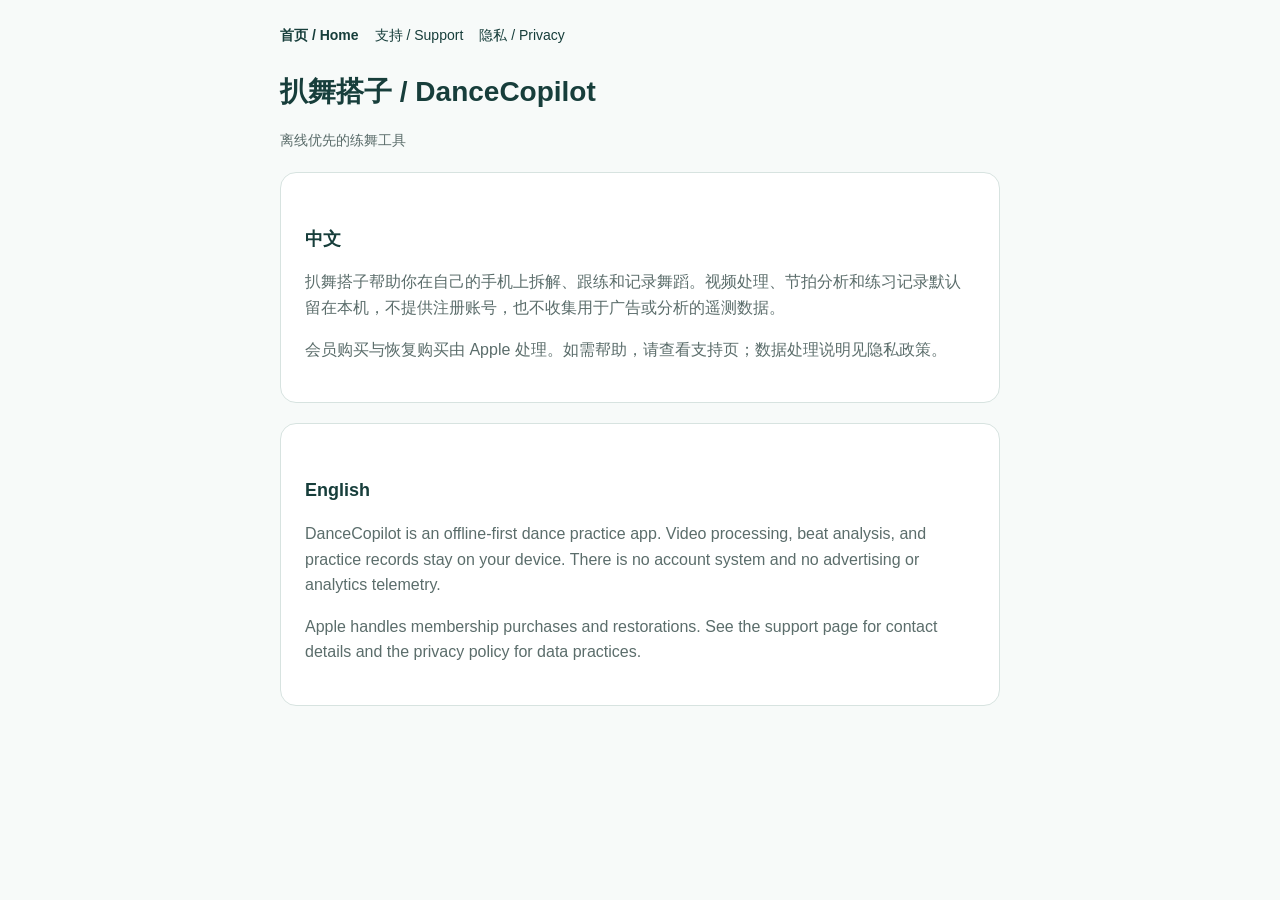
==== index.html @ 7f5e1312 "Publish DanceCopilot marketing, support, and privacy pages. Host the public App Store URLs on GitHub" ====
<!DOCTYPE html>
<html lang="zh-CN">
  <head>
    <meta charset="utf-8" />
    <meta name="viewport" content="width=device-width, initial-scale=1" />
    <title>扒舞搭子 / DanceCopilot</title>
    <link rel="stylesheet" href="styles.css" />
  </head>
  <body>
    <main>
      <nav>
        <a href="/" aria-current="page">首页 / Home</a>
        <a href="/support">支持 / Support</a>
        <a href="/privacy">隐私 / Privacy</a>
      </nav>
      <h1>扒舞搭子 / DanceCopilot</h1>
      <p class="meta">离线优先的练舞工具</p>

      <section lang="zh-CN">
        <h2>中文</h2>
        <p>
          扒舞搭子帮助你在自己的手机上拆解、跟练和记录舞蹈。视频处理、节拍分析和练习记录默认留在本机，不提供注册账号，也不收集用于广告或分析的遥测数据。
        </p>
        <p>会员购买与恢复购买由 Apple 处理。如需帮助，请查看支持页；数据处理说明见隐私政策。</p>
      </section>

      <section lang="en">
        <h2>English</h2>
        <p>
          DanceCopilot is an offline-first dance practice app. Video processing,
          beat analysis, and practice records stay on your device. There is no
          account system and no advertising or analytics telemetry.
        </p>
        <p>
          Apple handles membership purchases and restorations. See the support
          page for contact details and the privacy policy for data practices.
        </p>
      </section>
    </main>
  </body>
</html>
---- styles.css ----
:root {
  color-scheme: light;
  --text: #173e3b;
  --muted: #5b6d6b;
  --line: #d7e3e0;
  --bg: #f7faf9;
}

body {
  margin: 0;
  font-family: -apple-system, BlinkMacSystemFont, "Segoe UI", sans-serif;
  background: var(--bg);
  color: var(--text);
  line-height: 1.6;
}

main {
  max-width: 720px;
  margin: 0 auto;
  padding: 24px 20px 64px;
}

nav {
  display: flex;
  flex-wrap: wrap;
  gap: 12px 16px;
  margin-bottom: 24px;
  font-size: 14px;
}

nav a {
  color: var(--text);
  text-decoration: none;
}

nav a[aria-current="page"] {
  font-weight: 700;
}

h1,
h2 {
  font-weight: 700;
}

h1 {
  font-size: 28px;
  margin-bottom: 8px;
}

h2 {
  font-size: 18px;
  margin-top: 28px;
}

p,
li {
  color: var(--muted);
}

a {
  color: var(--text);
}

section {
  background: #fff;
  border: 1px solid var(--line);
  border-radius: 16px;
  padding: 24px;
  margin-top: 20px;
}

.meta {
  color: var(--muted);
  font-size: 14px;
}
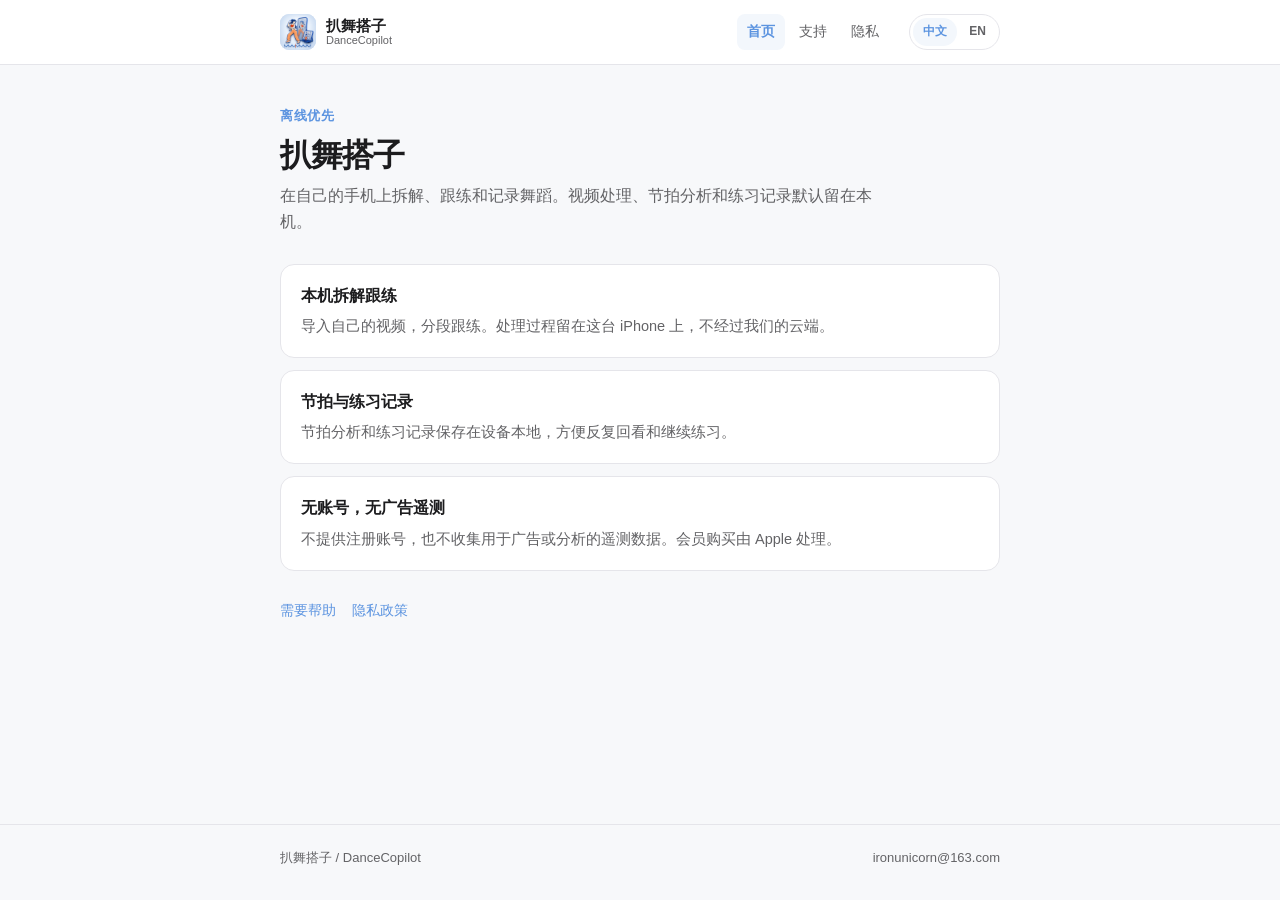
==== commit eb7143ae: "Restyle the public pages with the v3 light cobalt palette. Give marketing, support, and privacy a sh" ====
--- a/index.html
+++ b/index.html
@@ -4,38 +4,113 @@
     <meta charset="utf-8" />
     <meta name="viewport" content="width=device-width, initial-scale=1" />
     <title>扒舞搭子 / DanceCopilot</title>
+    <meta
+      name="description"
+      content="扒舞搭子是一款离线优先的练舞工具。视频、节拍和练习记录默认留在本机。"
+    />
+    <link rel="icon" href="assets/favicon.png" type="image/png" />
+    <link rel="apple-touch-icon" href="assets/apple-touch-icon.png" />
     <link rel="stylesheet" href="styles.css" />
   </head>
   <body>
+    <header class="site-header">
+      <div class="wrap">
+        <a class="brand" href="/">
+          <img src="assets/apple-touch-icon.png" width="36" height="36" alt="" />
+          <span class="brand-text">
+            <span class="brand-zh">扒舞搭子</span>
+            <span class="brand-en">DanceCopilot</span>
+          </span>
+        </a>
+        <nav>
+          <a href="/" aria-current="page"
+            ><span lang="zh-CN">首页</span><span lang="en">Home</span></a
+          >
+          <a href="/support"
+            ><span lang="zh-CN">支持</span><span lang="en">Support</span></a
+          >
+          <a href="/privacy"
+            ><span lang="zh-CN">隐私</span><span lang="en">Privacy</span></a
+          >
+        </nav>
+        <div class="lang">
+          <button type="button" data-lang="zh" aria-pressed="true">中文</button>
+          <button type="button" data-lang="en" aria-pressed="false">EN</button>
+        </div>
+      </div>
+    </header>
+
     <main>
-      <nav>
-        <a href="/" aria-current="page">首页 / Home</a>
-        <a href="/support">支持 / Support</a>
-        <a href="/privacy">隐私 / Privacy</a>
-      </nav>
-      <h1>扒舞搭子 / DanceCopilot</h1>
-      <p class="meta">离线优先的练舞工具</p>
+      <div class="wrap">
+        <header class="hero">
+          <p class="kicker" lang="zh-CN">离线优先</p>
+          <p class="kicker" lang="en">Offline first</p>
+          <h1 lang="zh-CN">扒舞搭子</h1>
+          <h1 lang="en">DanceCopilot</h1>
+          <p class="lede" lang="zh-CN">
+            在自己的手机上拆解、跟练和记录舞蹈。视频处理、节拍分析和练习记录默认留在本机。
+          </p>
+          <p class="lede" lang="en">
+            Break down, follow, and record dances on your own iPhone. Video
+            processing, beat analysis, and practice records stay on device by
+            default.
+          </p>
+        </header>
 
-      <section lang="zh-CN">
-        <h2>中文</h2>
-        <p>
-          扒舞搭子帮助你在自己的手机上拆解、跟练和记录舞蹈。视频处理、节拍分析和练习记录默认留在本机，不提供注册账号，也不收集用于广告或分析的遥测数据。
+        <section class="facts">
+          <article class="fact">
+            <h2 lang="zh-CN">本机拆解跟练</h2>
+            <h2 lang="en">Practice on this device</h2>
+            <p lang="zh-CN">
+              导入自己的视频，分段跟练。处理过程留在这台 iPhone 上，不经过我们的云端。
+            </p>
+            <p lang="en">
+              Import your own videos and practice in sections. Processing stays
+              on this iPhone and does not go through our cloud.
+            </p>
+          </article>
+          <article class="fact">
+            <h2 lang="zh-CN">节拍与练习记录</h2>
+            <h2 lang="en">Beats and practice records</h2>
+            <p lang="zh-CN">
+              节拍分析和练习记录保存在设备本地，方便反复回看和继续练习。
+            </p>
+            <p lang="en">
+              Beat analysis and practice records are saved locally, so you can
+              review and continue later.
+            </p>
+          </article>
+          <article class="fact">
+            <h2 lang="zh-CN">无账号，无广告遥测</h2>
+            <h2 lang="en">No account, no ad telemetry</h2>
+            <p lang="zh-CN">
+              不提供注册账号，也不收集用于广告或分析的遥测数据。会员购买由 Apple 处理。
+            </p>
+            <p lang="en">
+              There is no registration, and no advertising or analytics
+              telemetry. Membership purchases are handled by Apple.
+            </p>
+          </article>
+        </section>
+
+        <p class="page-links">
+          <a href="/support"
+            ><span lang="zh-CN">需要帮助</span><span lang="en">Get support</span></a
+          >
+          <a href="/privacy"
+            ><span lang="zh-CN">隐私政策</span
+            ><span lang="en">Privacy policy</span></a
+          >
         </p>
-        <p>会员购买与恢复购买由 Apple 处理。如需帮助，请查看支持页；数据处理说明见隐私政策。</p>
-      </section>
+      </div>
+    </main>
 
-      <section lang="en">
-        <h2>English</h2>
-        <p>
-          DanceCopilot is an offline-first dance practice app. Video processing,
-          beat analysis, and practice records stay on your device. There is no
-          account system and no advertising or analytics telemetry.
-        </p>
-        <p>
-          Apple handles membership purchases and restorations. See the support
-          page for contact details and the privacy policy for data practices.
-        </p>
-      </section>
-    </main>
+    <footer class="site-footer">
+      <div class="wrap">
+        <span>扒舞搭子 / DanceCopilot</span>
+        <a href="mailto:ironunicorn@163.com">ironunicorn@163.com</a>
+      </div>
+    </footer>
+    <script src="lang.js"></script>
   </body>
 </html>
--- a/styles.css
+++ b/styles.css
@@ -1,75 +1,347 @@
 :root {
   color-scheme: light;
-  --text: #173e3b;
-  --muted: #5b6d6b;
-  --line: #d7e3e0;
-  --bg: #f7faf9;
+  --primary: #5c94e0;
+  --accent: #e15121;
+  --container: #f3f7fc;
+  --container-strong: #d7e2f2;
+  --canvas: #f7f8fa;
+  --surface: #ffffff;
+  --text: #1c1c1e;
+  --muted: #636366;
+  --outline: #e5e5ea;
+  --header-h: 64px;
+}
+
+*,
+*::before,
+*::after {
+  box-sizing: border-box;
+}
+
+html {
+  scroll-behavior: smooth;
+}
+
+html[lang="zh-CN"] [lang="en"],
+html:not([lang]) [lang="en"] {
+  display: none;
+}
+
+html[lang="en"] [lang="zh-CN"],
+html[lang="en"] [lang="zh"] {
+  display: none;
+}
+
+[hidden] {
+  display: none !important;
 }
 
 body {
   margin: 0;
-  font-family: -apple-system, BlinkMacSystemFont, "Segoe UI", sans-serif;
-  background: var(--bg);
+  min-height: 100vh;
+  display: flex;
+  flex-direction: column;
+  font-family: -apple-system, BlinkMacSystemFont, "PingFang SC", "Segoe UI",
+    sans-serif;
+  background: var(--canvas);
   color: var(--text);
-  line-height: 1.6;
+  line-height: 1.65;
+  -webkit-font-smoothing: antialiased;
+}
+
+a {
+  color: var(--primary);
+  text-decoration: none;
+}
+
+a:hover {
+  text-decoration: underline;
+}
+
+.wrap {
+  width: min(720px, calc(100% - 40px));
+  margin: 0 auto;
+}
+
+.site-header {
+  position: sticky;
+  top: 0;
+  z-index: 10;
+  background: var(--surface);
+  background: color-mix(in srgb, var(--surface) 92%, transparent);
+  backdrop-filter: saturate(1.4) blur(16px);
+  -webkit-backdrop-filter: saturate(1.4) blur(16px);
+  border-bottom: 1px solid var(--outline);
+}
+
+.site-header .wrap {
+  min-height: var(--header-h);
+  display: flex;
+  flex-wrap: wrap;
+  align-items: center;
+  gap: 12px 20px;
+  padding: 12px 0;
+}
+
+.brand {
+  display: flex;
+  align-items: center;
+  gap: 10px;
+  color: var(--text);
+  text-decoration: none;
+  margin-right: auto;
+}
+
+.brand:hover {
+  text-decoration: none;
+}
+
+.brand img {
+  width: 36px;
+  height: 36px;
+  border-radius: 9px;
+  background: var(--container-strong);
+}
+
+.brand-text {
+  display: flex;
+  flex-direction: column;
+  line-height: 1.15;
+}
+
+.brand-zh {
+  font-size: 15px;
+  font-weight: 650;
+  letter-spacing: 0.01em;
+}
+
+.brand-en {
+  font-size: 11px;
+  color: var(--muted);
+  font-weight: 500;
+}
+
+nav {
+  display: flex;
+  gap: 4px;
+  font-size: 14px;
+}
+
+nav a {
+  color: var(--muted);
+  text-decoration: none;
+  padding: 6px 10px;
+  border-radius: 8px;
+}
+
+nav a:hover {
+  color: var(--text);
+  background: var(--container);
+  text-decoration: none;
+}
+
+nav a[aria-current="page"] {
+  color: var(--primary);
+  background: var(--container);
+  font-weight: 600;
+}
+
+.lang {
+  display: flex;
+  align-items: center;
+  gap: 2px;
+  padding: 3px;
+  border: 1px solid var(--outline);
+  border-radius: 999px;
+  background: var(--surface);
+}
+
+.lang button {
+  appearance: none;
+  border: 0;
+  background: transparent;
+  color: var(--muted);
+  font: inherit;
+  font-size: 12px;
+  font-weight: 600;
+  padding: 4px 10px;
+  border-radius: 999px;
+  cursor: pointer;
+}
+
+.lang button[aria-pressed="true"] {
+  background: var(--container);
+  color: var(--primary);
 }
 
 main {
-  max-width: 720px;
-  margin: 0 auto;
-  padding: 24px 20px 64px;
-}
-
-nav {
+  flex: 1;
+  padding: 40px 0 72px;
+}
+
+.hero {
+  margin-bottom: 28px;
+}
+
+.kicker {
+  margin: 0 0 10px;
+  color: var(--primary);
+  font-size: 13px;
+  font-weight: 650;
+  letter-spacing: 0.04em;
+}
+
+h1 {
+  margin: 0 0 8px;
+  font-size: 32px;
+  font-weight: 700;
+  letter-spacing: -0.03em;
+  line-height: 1.2;
+}
+
+.lede {
+  margin: 0;
+  max-width: 38em;
+  color: var(--muted);
+  font-size: 16px;
+}
+
+.facts {
+  display: grid;
+  gap: 12px;
+  margin: 0;
+}
+
+.fact {
+  margin: 0;
+  padding: 18px 20px;
+  background: var(--surface);
+  border: 1px solid var(--outline);
+  border-radius: 14px;
+}
+
+.fact h2 {
+  margin: 0 0 6px;
+  font-size: 16px;
+  font-weight: 650;
+}
+
+.fact p {
+  margin: 0;
+  color: var(--muted);
+  font-size: 14.5px;
+}
+
+.page-links {
   display: flex;
   flex-wrap: wrap;
-  gap: 12px 16px;
-  margin-bottom: 24px;
+  gap: 8px 16px;
+  margin-top: 28px;
   font-size: 14px;
 }
 
-nav a {
-  color: var(--text);
-  text-decoration: none;
-}
-
-nav a[aria-current="page"] {
-  font-weight: 700;
-}
-
-h1,
-h2 {
-  font-weight: 700;
-}
-
-h1 {
-  font-size: 28px;
-  margin-bottom: 8px;
-}
-
-h2 {
+.contact-card {
+  padding: 24px;
+  background: var(--surface);
+  border: 1px solid var(--outline);
+  border-radius: 16px;
+}
+
+.contact-card p {
+  margin: 0 0 14px;
+  color: var(--muted);
+}
+
+.contact-card p:last-child {
+  margin-bottom: 0;
+}
+
+.button {
+  display: inline-flex;
+  align-items: center;
+  justify-content: center;
+  min-height: 44px;
+  padding: 10px 18px;
+  border-radius: 10px;
+  background: var(--primary);
+  color: #fff;
+  font-weight: 600;
+  text-decoration: none;
+}
+
+.button:hover {
+  text-decoration: none;
+  filter: brightness(0.97);
+}
+
+.note {
+  margin-top: 20px;
+  padding: 16px 18px;
+  background: var(--container);
+  border-radius: 12px;
+  color: var(--muted);
+  font-size: 14px;
+}
+
+.doc h2 {
+  margin: 28px 0 10px;
   font-size: 18px;
-  margin-top: 28px;
-}
-
-p,
-li {
-  color: var(--muted);
-}
-
-a {
-  color: var(--text);
-}
-
-section {
-  background: #fff;
-  border: 1px solid var(--line);
-  border-radius: 16px;
-  padding: 24px;
-  margin-top: 20px;
+  font-weight: 650;
+}
+
+.doc p,
+.doc li {
+  color: var(--muted);
+}
+
+.doc ul {
+  padding-left: 1.15em;
+}
+
+.doc li + li {
+  margin-top: 8px;
 }
 
 .meta {
+  margin: 0;
   color: var(--muted);
   font-size: 14px;
 }
+
+.site-footer {
+  border-top: 1px solid var(--outline);
+  padding: 22px 0 32px;
+  color: var(--muted);
+  font-size: 13px;
+}
+
+.site-footer .wrap {
+  display: flex;
+  flex-wrap: wrap;
+  gap: 8px 16px;
+  justify-content: space-between;
+}
+
+.site-footer a {
+  color: var(--muted);
+}
+
+@media (max-width: 640px) {
+  .wrap {
+    width: min(720px, calc(100% - 32px));
+  }
+
+  h1 {
+    font-size: 28px;
+  }
+
+  main {
+    padding-top: 28px;
+  }
+
+  nav {
+    order: 3;
+    width: 100%;
+    margin-left: -6px;
+  }
+}
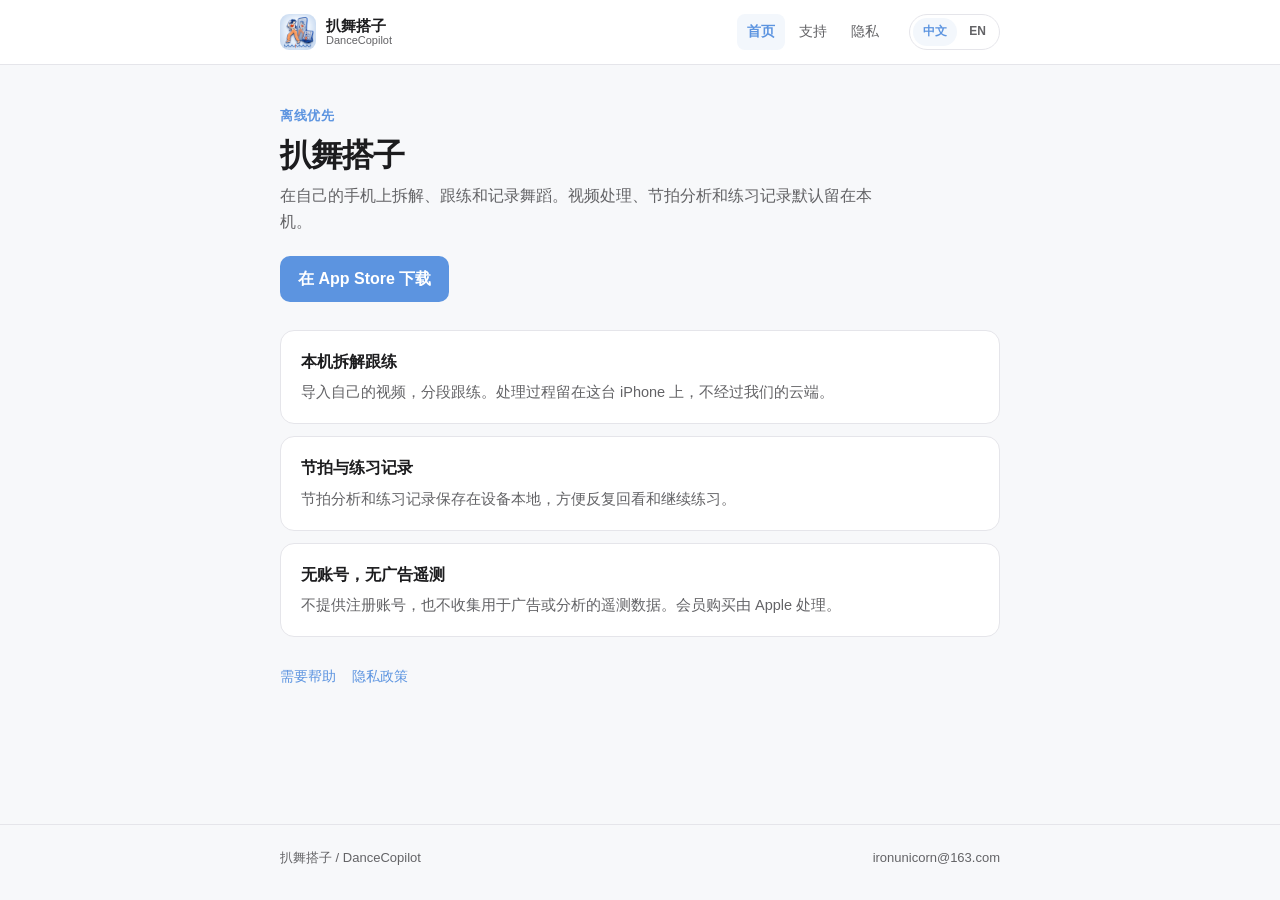
==== commit 54ab8dcb: "新增: 营销首页 App Store 下载入口" ====
--- a/index.html
+++ b/index.html
@@ -54,6 +54,12 @@
             Break down, follow, and record dances on your own iPhone. Video
             processing, beat analysis, and practice records stay on device by
             default.
+          </p>
+          <p class="hero-download">
+            <a class="button" href="https://apps.apple.com/app/id6810995273">
+              <span lang="zh-CN">在 App Store 下载</span>
+              <span lang="en">Download on the App Store</span>
+            </a>
           </p>
         </header>
 
--- a/styles.css
+++ b/styles.css
@@ -212,6 +212,10 @@
   margin: 0;
 }
 
+.hero-download {
+  margin: 20px 0 0;
+}
+
 .fact {
   margin: 0;
   padding: 18px 20px;
@@ -289,6 +293,12 @@
   font-weight: 650;
 }
 
+.doc h3 {
+  margin: 20px 0 8px;
+  font-size: 16px;
+  font-weight: 650;
+}
+
 .doc p,
 .doc li {
   color: var(--muted);
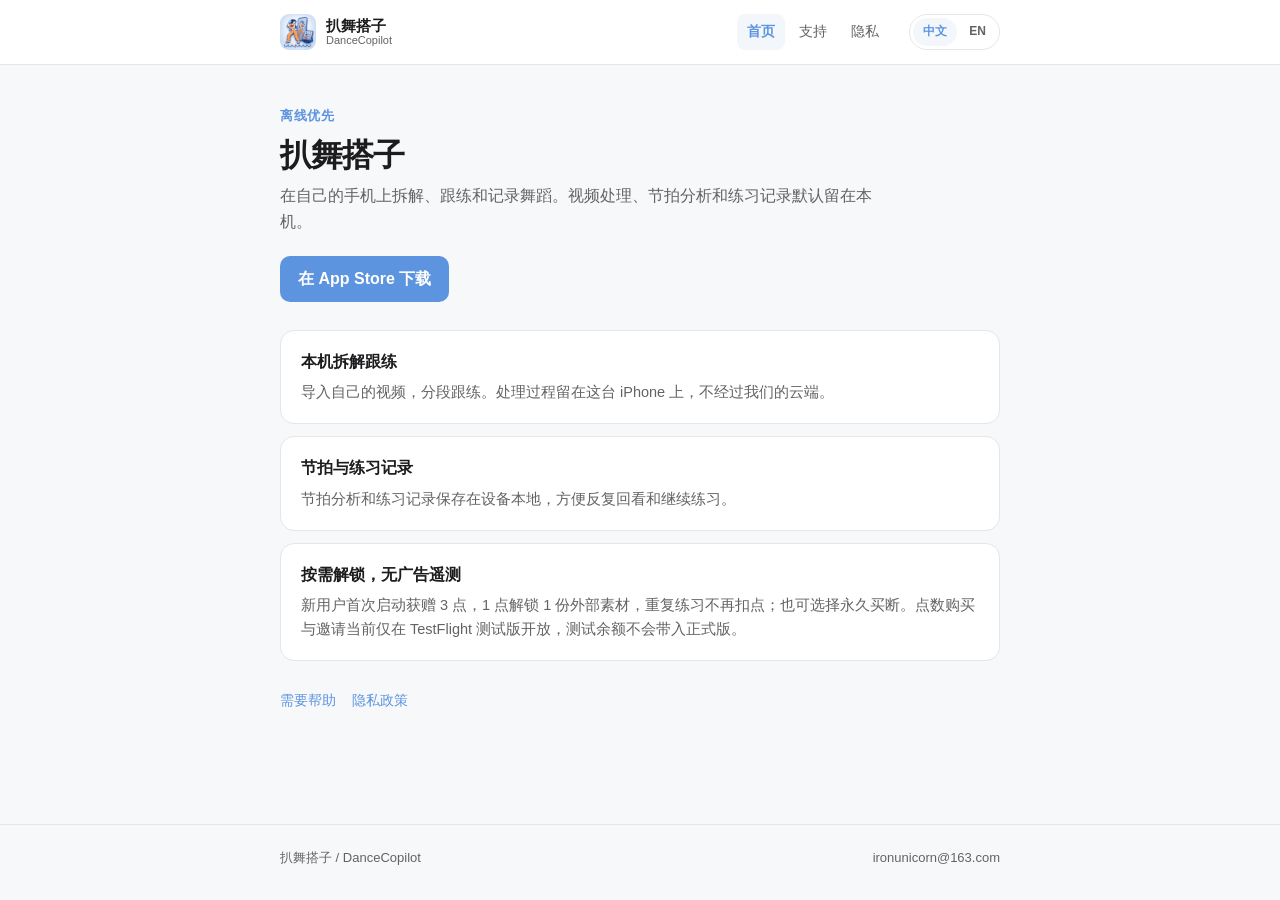
==== commit b3564d43: "更新: 同步点数规则及隐私服务说明" ====
--- a/index.html
+++ b/index.html
@@ -87,14 +87,13 @@
             </p>
           </article>
           <article class="fact">
-            <h2 lang="zh-CN">无账号，无广告遥测</h2>
-            <h2 lang="en">No account, no ad telemetry</h2>
+            <h2 lang="zh-CN">按需解锁，无广告遥测</h2>
+            <h2 lang="en">Unlock as needed, no ad telemetry</h2>
             <p lang="zh-CN">
-              不提供注册账号，也不收集用于广告或分析的遥测数据。会员购买由 Apple 处理。
+              新用户首次启动获赠 3 点，1 点解锁 1 份外部素材，重复练习不再扣点；也可选择永久买断。点数购买与邀请当前仅在 TestFlight 测试版开放，测试余额不会带入正式版。
             </p>
             <p lang="en">
-              There is no registration, and no advertising or analytics
-              telemetry. Membership purchases are handled by Apple.
+              New users receive 3 credits on first launch. One credit unlocks one external material, with no extra credits for repeat practice. Lifetime Membership is also available. Credit purchases and invitations are currently available only in the TestFlight beta; sandbox balances do not transfer to the public release.
             </p>
           </article>
         </section>
